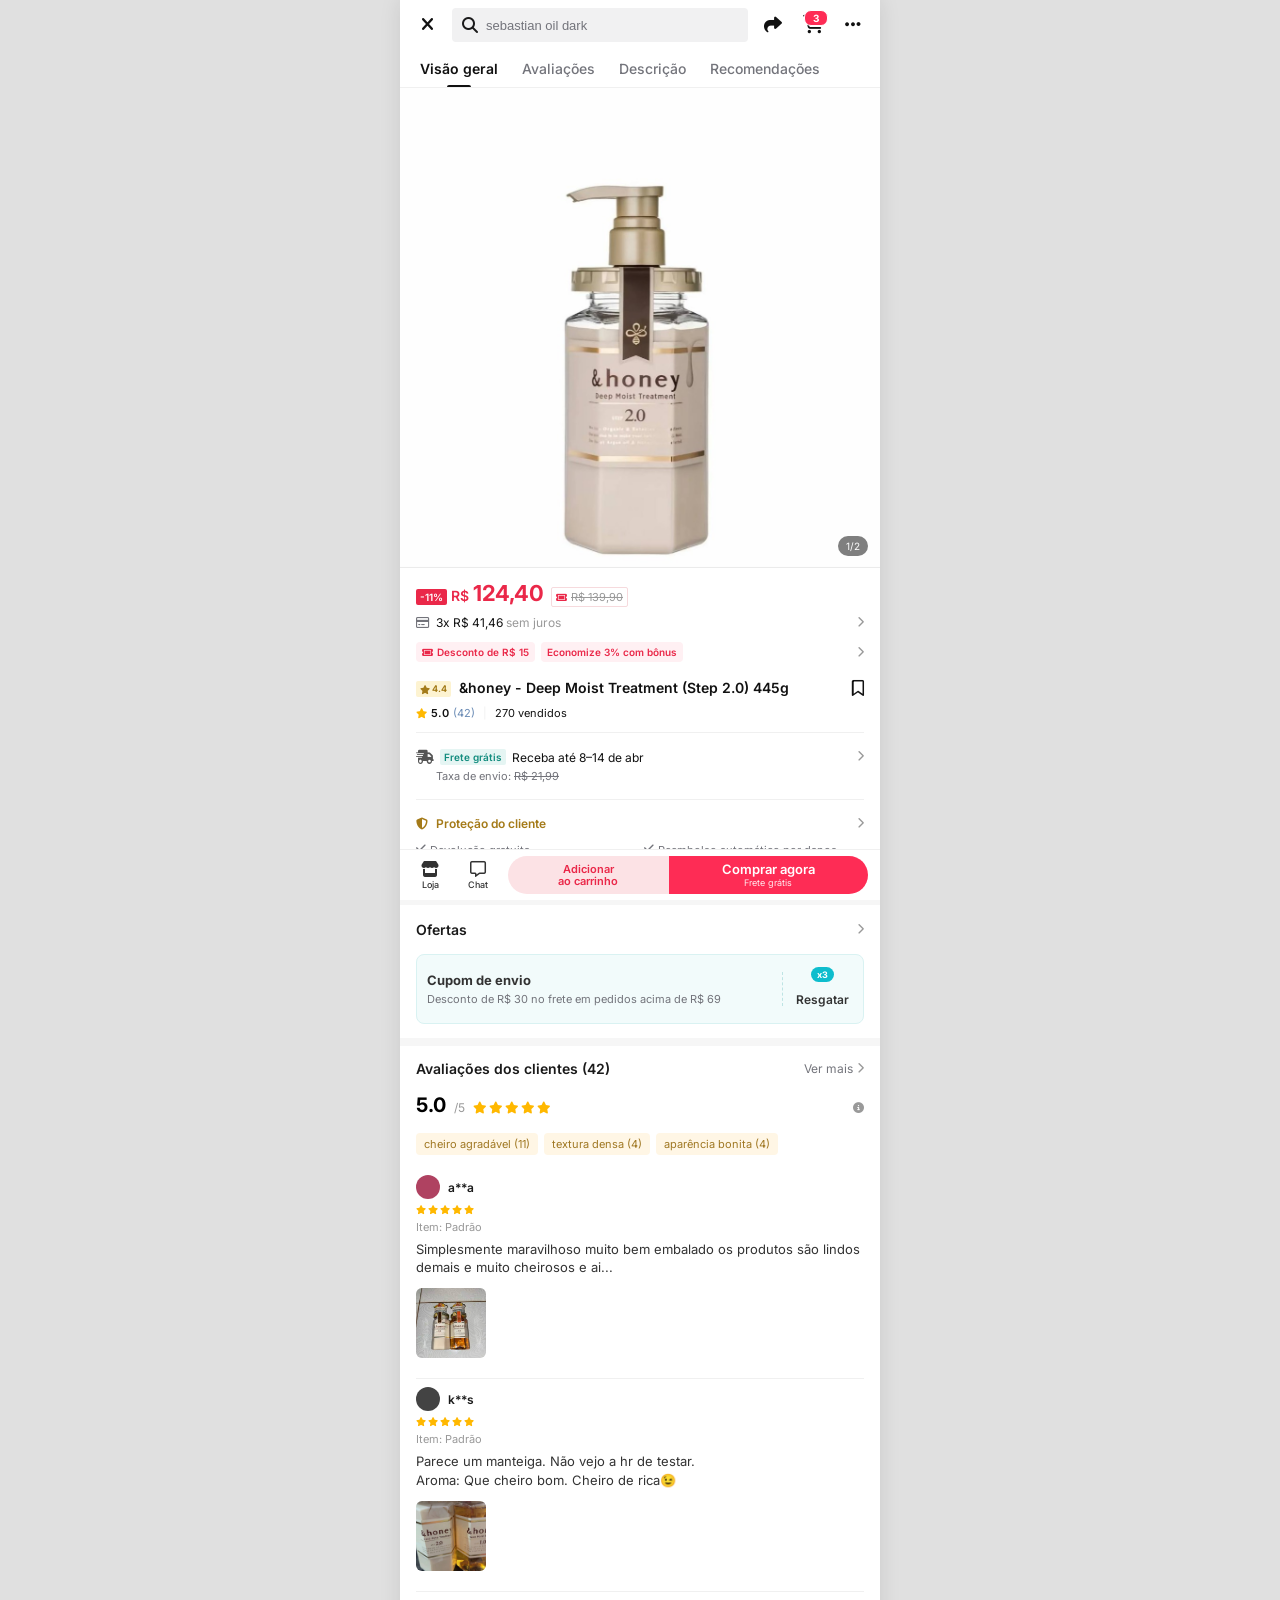
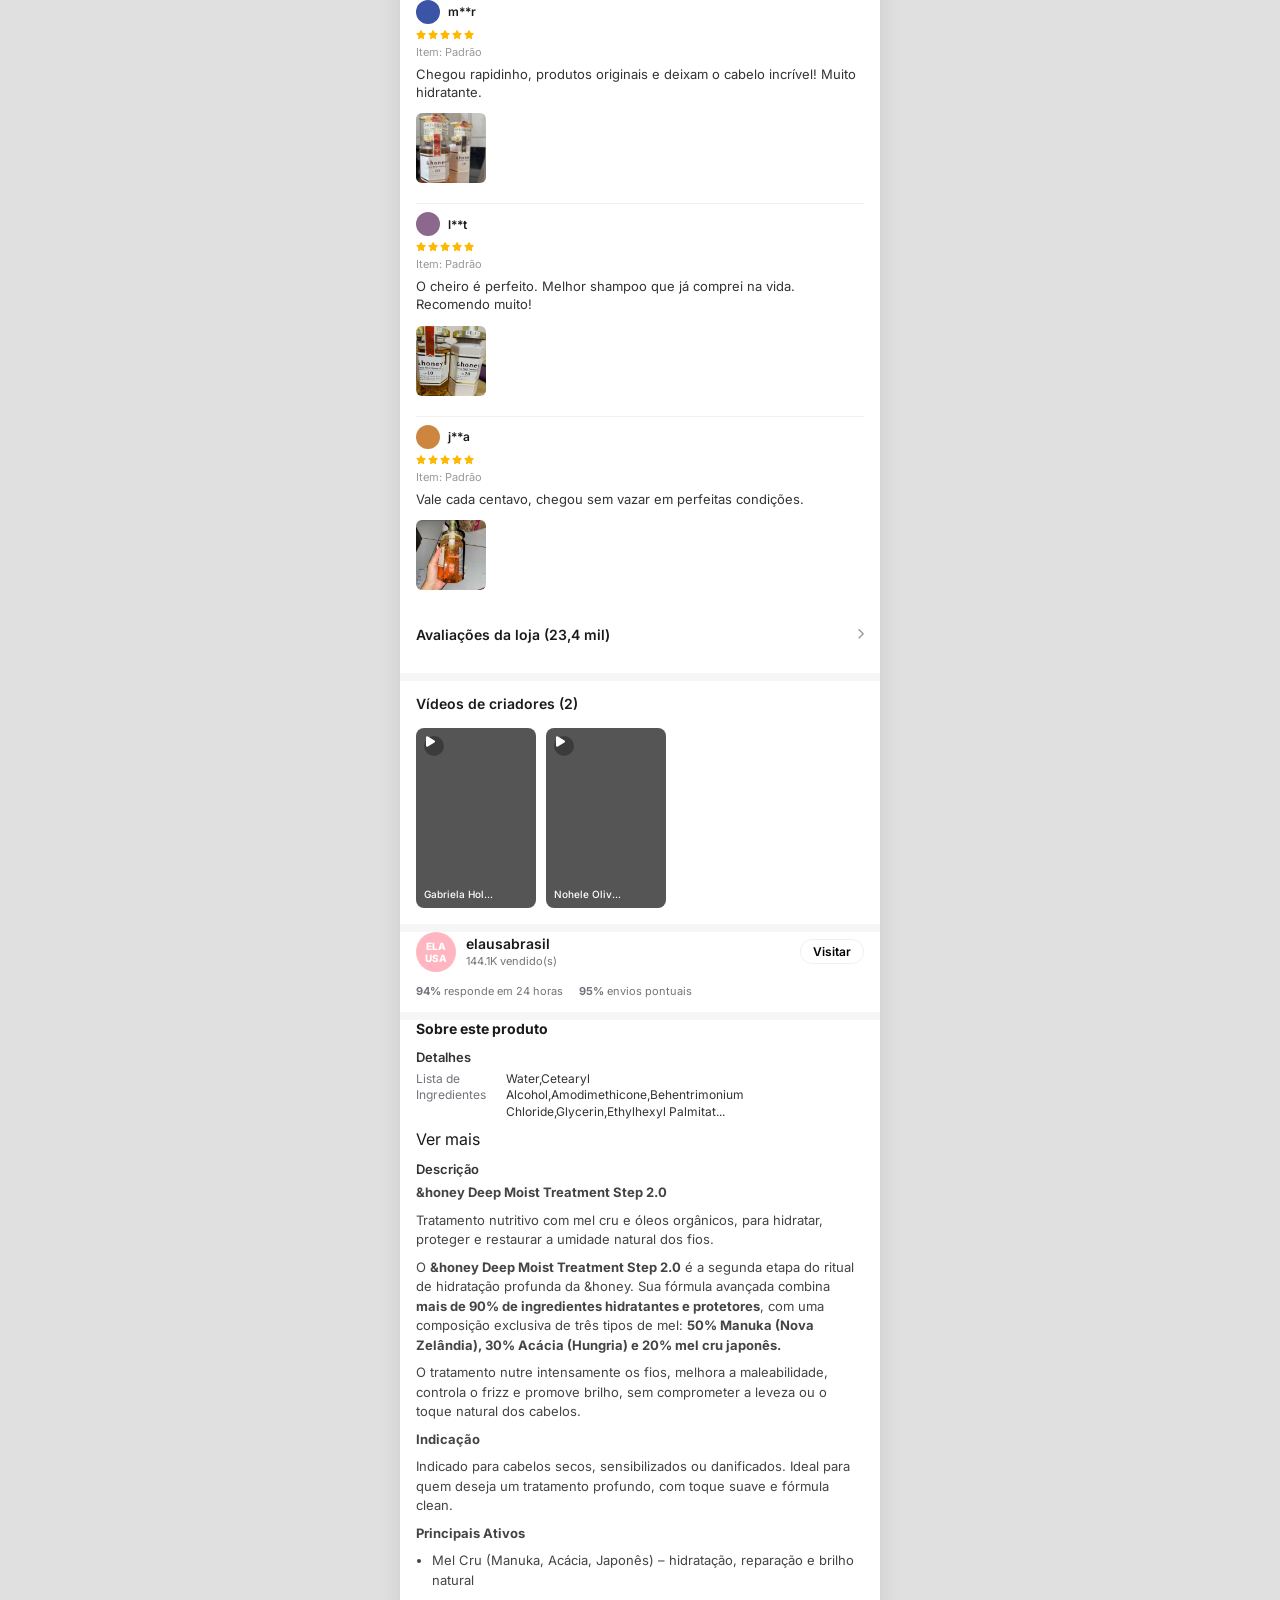
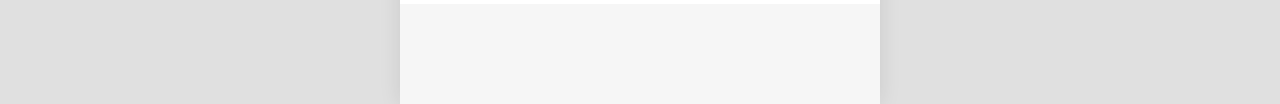
==== index.html @ b760bc16 "feat: &honey store with pix checkout and redesign" ====
<!DOCTYPE html>
<html lang="pt-br">
<head>
    <meta charset="UTF-8">
    <meta name="viewport" content="width=device-width, initial-scale=1.0, maximum-scale=1.0, user-scalable=no, viewport-fit=cover">
    <title>&honey Deep Moist Treatment</title>
    <link rel="stylesheet" href="styles.css">
    <link rel="preconnect" href="https://fonts.googleapis.com">
    <link rel="preconnect" href="https://fonts.gstatic.com" crossorigin>
    <link href="https://fonts.googleapis.com/css2?family=Inter:wght@400;500;600;700;800&display=swap" rel="stylesheet">
    <link rel="stylesheet" href="https://cdnjs.cloudflare.com/ajax/libs/font-awesome/6.4.0/css/all.min.css">
</head>
<body>

    <!-- Header fixo superior -->
    <header class="app-header">
        <div class="top-nav">
            <button class="nav-btn"><i class="fa-solid fa-xmark"></i></button>
            <div class="search-bar">
                <i class="fa-solid fa-magnifying-glass search-icon"></i>
                <input type="text" value="sebastian oil dark" readonly>
            </div>
            <button class="nav-btn"><i class="fa-solid fa-share"></i></button>
            <button class="nav-btn cart-btn">
                <i class="fa-solid fa-cart-shopping"></i>
                <span class="cart-badge">3</span>
            </button>
            <button class="nav-btn"><i class="fa-solid fa-ellipsis"></i></button>
        </div>
        <div class="tabs">
            <span class="tab active" data-target="#visao-geral">Visão geral</span>
            <span class="tab" data-target="#avaliacoes">Avaliações</span>
            <span class="tab" data-target="#descricao">Descrição</span>
            <span class="tab">Recomendações</span>
        </div>
    </header>

    <!-- Área rolável principal -->
    <main class="content-scroll">
        
        <!-- Visão Geral -->
        <section id="visao-geral" class="product-gallery">
            <div class="image-wrapper">
                <img src="assets/product-1.jpg" alt="Kit Treatment 2.0">
                <div class="img-counter">1/2</div>
            </div>
            <div class="image-wrapper">
                <img src="assets/product-2.jpg" alt="Kit &honey Shampoo 1.0 e Treatment 2.0">
                <div class="img-counter">2/2</div>
            </div>
        </section>

        <!-- Informações de Preço -->
        <section class="basic-info-wrapper">
            <div class="price-section">
                <span class="discount-badge">-11%</span>
                <span class="currency">R$</span>
                <span class="current-price">124,40</span>
                <span class="old-price-container">
                    <i class="fa-solid fa-ticket old-price-icon"></i>
                    <span class="old-price">R$ 139,90</span>
                </span>
            </div>
            <div class="installments-row">
                <i class="fa-regular fa-credit-card"></i>
                <span>3x R$ 41,46 <span class="no-interest">sem juros</span></span>
                <i class="fa-solid fa-chevron-right chevron"></i>
            </div>
            
            <div class="promo-tags">
                <span class="promo-tag pink"><i class="fa-solid fa-ticket"></i> Desconto de R$ 15</span>
                <span class="promo-tag light">Economize 3% com bônus</span>
                <i class="fa-solid fa-chevron-right chevron"></i>
            </div>

            <div class="product-title-row">
                <h1 class="product-title">
                    <span class="rating-badge"><i class="fa-solid fa-star"></i> 4.4</span>
                    &honey - Deep Moist Treatment (Step 2.0) 445g
                </h1>
                <button class="bookmark-btn"><i class="fa-regular fa-bookmark"></i></button>
            </div>
            
            <div class="product-ratings-info">
                <i class="fa-solid fa-star star-color"></i>
                <span class="rating-score">5.0</span>
                <span class="reviews-count">(42)</span> <span class="separator">|</span> <span class="sold-count">270 vendidos</span>
            </div>

            <div class="divider"></div>

            <div class="shipping-info">
                <div class="shipping-main">
                    <i class="fa-solid fa-truck-fast"></i>
                    <span class="free-shipping-badge">Frete grátis</span> 
                    <span class="delivery-date">Receba até 8–14 de abr</span>
                </div>
                <div class="shipping-fee">
                    <span>Taxa de envio: <del>R$ 21,99</del></span>
                </div>
                <i class="fa-solid fa-chevron-right chevron arrow-top-right"></i>
            </div>

             <div class="divider"></div>

            <div class="protection-info">
                <div class="protection-header">
                    <i class="fa-solid fa-shield-halved secure-icon"></i> <span class="bold">Proteção do cliente</span>
                    <i class="fa-solid fa-chevron-right chevron"></i>
                </div>
                <div class="protection-grid">
                    <div class="protect-item"><i class="fa-solid fa-check"></i> Devolução gratuita</div>
                    <div class="protect-item"><i class="fa-solid fa-check"></i> Reembolso automático por danos</div>
                    <div class="protect-item"><i class="fa-solid fa-check"></i> Pagamento seguro</div>
                    <div class="protect-item"><i class="fa-solid fa-check"></i> Reembolso automático por atraso</div>
                </div>
            </div>
        </section>

        <div class="section-spacer"></div>

        <!-- Ofertas (Cupons) -->
        <section class="offers-section">
            <div class="section-header">
                <h2>Ofertas</h2>
                <i class="fa-solid fa-chevron-right chevron"></i>
            </div>
            <div class="coupon-card">
                <div class="coupon-left">
                    <div class="coupon-title">Cupom de envio</div>
                    <div class="coupon-desc">Desconto de R$ 30 no frete em pedidos acima de R$ 69</div>
                </div>
                <div class="coupon-right">
                    <div class="coupon-badge">x3</div>
                    <button class="btn-resgatar">Resgatar</button>
                </div>
                <div class="coupon-decor-circle top"></div>
                <div class="coupon-decor-circle bottom"></div>
            </div>
        </section>

        <div class="section-spacer"></div>

        <!-- Avaliações -->
        <section id="avaliacoes" class="reviews-section">
            <div class="section-header">
                <h2>Avaliações dos clientes (42)</h2>
                <span class="view-more">Ver mais <i class="fa-solid fa-chevron-right chevron"></i></span>
            </div>
            
            <div class="rating-overview">
                <span class="big-score">5.0</span><span class="total-score">/5</span>
                <div class="stars-container">
                    <i class="fa-solid fa-star"></i><i class="fa-solid fa-star"></i><i class="fa-solid fa-star"></i><i class="fa-solid fa-star"></i><i class="fa-solid fa-star"></i>
                </div>
                <i class="fa-solid fa-circle-info info-icon"></i>
            </div>

            <div class="review-tags">
                <span class="tag">cheiro agradável (11)</span>
                <span class="tag">textura densa (4)</span>
                <span class="tag">aparência bonita (4)</span>
            </div>

            <!-- Review 1 -->
            <div class="review-item">
                <div class="reviewer-header">
                    <div class="avatar-ph avatar-1"></div>
                    <span class="reviewer-name">a**a</span>
                </div>
                <div class="stars-container small">
                    <i class="fa-solid fa-star"></i><i class="fa-solid fa-star"></i><i class="fa-solid fa-star"></i><i class="fa-solid fa-star"></i><i class="fa-solid fa-star"></i>
                </div>
                <div class="review-item-variant">Item: Padrão</div>
                <div class="review-text">Simplesmente maravilhoso muito bem embalado os produtos são lindos demais e muito cheirosos e ai...</div>
                <div class="review-images">
                    <div class="r-img-ph" style="background-image: url('assets/review-1.jpg'); background-size: cover; background-position: center;"></div>
                </div>
            </div>
            
            <div class="divider slim"></div>

            <!-- Review 2 -->
            <div class="review-item">
                <div class="reviewer-header">
                    <div class="avatar-ph avatar-2"></div>
                    <span class="reviewer-name">k**s</span>
                </div>
                <div class="stars-container small">
                    <i class="fa-solid fa-star"></i><i class="fa-solid fa-star"></i><i class="fa-solid fa-star"></i><i class="fa-solid fa-star"></i><i class="fa-solid fa-star"></i>
                </div>
                <div class="review-item-variant">Item: Padrão</div>
                <div class="review-text">Parece um manteiga. Não vejo a hr de testar.<br>Aroma: Que cheiro bom. Cheiro de rica😉</div>
                <div class="review-images">
                    <div class="r-img-ph" style="background-image: url('assets/review-2.jpg'); background-size: cover; background-position: center;"></div>
                </div>
            </div>

            <div class="divider slim"></div>

            <!-- Review 3 -->
            <div class="review-item">
                <div class="reviewer-header">
                    <div class="avatar-ph" style="background: #3c54a5;"></div>
                    <span class="reviewer-name">m**r</span>
                </div>
                <div class="stars-container small">
                    <i class="fa-solid fa-star"></i><i class="fa-solid fa-star"></i><i class="fa-solid fa-star"></i><i class="fa-solid fa-star"></i><i class="fa-solid fa-star"></i>
                </div>
                <div class="review-item-variant">Item: Padrão</div>
                <div class="review-text">Chegou rapidinho, produtos originais e deixam o cabelo incrível! Muito hidratante.</div>
                <div class="review-images">
                    <div class="r-img-ph" style="background-image: url('assets/review-3.jpg'); background-size: cover; background-position: center;"></div>
                </div>
            </div>

            <div class="divider slim"></div>

            <!-- Review 4 -->
            <div class="review-item">
                <div class="reviewer-header">
                    <div class="avatar-ph" style="background: #8b688c;"></div>
                    <span class="reviewer-name">l**t</span>
                </div>
                <div class="stars-container small">
                    <i class="fa-solid fa-star"></i><i class="fa-solid fa-star"></i><i class="fa-solid fa-star"></i><i class="fa-solid fa-star"></i><i class="fa-solid fa-star"></i>
                </div>
                <div class="review-item-variant">Item: Padrão</div>
                <div class="review-text">O cheiro é perfeito. Melhor shampoo que já comprei na vida. Recomendo muito!</div>
                <div class="review-images">
                    <div class="r-img-ph" style="background-image: url('assets/review-4.jpg'); background-size: cover; background-position: center;"></div>
                </div>
            </div>

            <div class="divider slim"></div>

            <!-- Review 5 -->
            <div class="review-item">
                <div class="reviewer-header">
                    <div class="avatar-ph" style="background: #cd853f;"></div>
                    <span class="reviewer-name">j**a</span>
                </div>
                <div class="stars-container small">
                    <i class="fa-solid fa-star"></i><i class="fa-solid fa-star"></i><i class="fa-solid fa-star"></i><i class="fa-solid fa-star"></i><i class="fa-solid fa-star"></i>
                </div>
                <div class="review-item-variant">Item: Padrão</div>
                <div class="review-text">Vale cada centavo, chegou sem vazar em perfeitas condições.</div>
                <div class="review-images">
                    <div class="r-img-ph" style="background-image: url('assets/review-5.jpg'); background-size: cover; background-position: center;"></div>
                </div>
            </div>

            <div class="section-header bordered-top">
                <h2 style="margin-top: 16px;">Avaliações da loja (23,4 mil)</h2>
                <i class="fa-solid fa-chevron-right chevron" style="margin-top: 16px;"></i>
            </div>
        </section>

        <div class="section-spacer"></div>
        
        <!-- Descrição / Detalhes -->
        <section id="descricao" class="store-section">
            <div class="section-header">
                <h2>Vídeos de criadores (2)</h2>
            </div>
            <div class="videos-row">
                <div class="video-ph v-1">
                    <i class="fa-solid fa-play play-icon"></i>
                    <div class="video-author">Gabriela Hol...</div>
                </div>
                <div class="video-ph v-2">
                    <i class="fa-solid fa-play play-icon"></i>
                    <div class="video-author">Nohele Oliv...</div>
                </div>
            </div>

            <div class="divider fat"></div>

            <div class="store-profile">
                <div class="store-info-left">
                    <div class="store-logo">ELA USA</div>
                    <div class="store-details">
                        <div class="store-name">elausabrasil</div>
                        <div class="store-sales">144.1K vendido(s)</div>
                    </div>
                </div>
                <button class="btn-visit">Visitar</button>
            </div>
            
            <div class="store-stats" style="border-bottom: none; padding-bottom: 0;">
                <span><b>94%</b> responde em 24 horas</span>
                <span><b>95%</b> envios pontuais</span>
            </div>

            <div class="divider fat" style="margin-top: 14px;"></div>

            <div class="product-details-content">
                <h2>Sobre este produto</h2>
                
                <h3 class="subsection-title">Detalhes</h3>
                <div class="specs-grid">
                    <div class="spec-label">Lista de<br>Ingredientes</div>
                    <div class="spec-value">Water,Cetearyl<br>Alcohol,Amodimethicone,Behentrimonium Chloride,Glycerin,Ethylhexyl Palmitat...</div>
                </div>
                <a href="#" class="view-more-link">Ver mais</a>

                <h3 class="subsection-title">Descrição</h3>
                <div class="description-text">
                    <p><strong>&honey Deep Moist Treatment Step 2.0</strong></p>
                    <p>Tratamento nutritivo com mel cru e óleos orgânicos, para hidratar, proteger e restaurar a umidade natural dos fios.</p>
                    <p>O <strong>&honey Deep Moist Treatment Step 2.0</strong> é a segunda etapa do ritual de hidratação profunda da &honey. Sua fórmula avançada combina <strong>mais de 90% de ingredientes hidratantes e protetores</strong>, com uma composição exclusiva de três tipos de mel: <strong>50% Manuka (Nova Zelândia), 30% Acácia (Hungria) e 20% mel cru japonês.</strong></p>
                    <p>O tratamento nutre intensamente os fios, melhora a maleabilidade, controla o frizz e promove brilho, sem comprometer a leveza ou o toque natural dos cabelos.</p>
                    <p><strong>Indicação</strong></p>
                    <p>Indicado para cabelos secos, sensibilizados ou danificados. Ideal para quem deseja um tratamento profundo, com toque suave e fórmula clean.</p>
                    <p><strong>Principais Ativos</strong></p>
                    <ul>
                        <li>Mel Cru (Manuka, Acácia, Japonês) – hidratação, reparação e brilho natural</li>
                    </ul>
                </div>
            </div>
            
        </section>
        
        <div style="height: 100px;"></div> <!-- Bottom spacer -->
    </main>

    <!-- Barra estática inferior -->
    <footer class="bottom-bar">
        <div class="bottom-actions-left">
            <button class="icon-btn">
                <i class="fa-solid fa-store"></i>
                <span>Loja</span>
            </button>
            <button class="icon-btn">
                <i class="fa-regular fa-message"></i>
                <span>Chat</span>
            </button>
        </div>
        <div class="bottom-actions-right">
            <button class="btn-add-cart">Adicionar<br>ao carrinho</button>
            <button class="btn-buy-now" onclick="window.location.href='checkout.html'">
                Comprar agora
                <div class="sub-text">Frete grátis</div>
            </button>
        </div>
    </footer>

    <script src="script.js"></script>
</body>
</html>
---- styles.css ----
/* Reset e Base */
* { margin: 0; padding: 0; box-sizing: border-box; }

html { max-width: 480px; margin: 0 auto; background-color: #e0e0e0; min-height: 100vh; font-family: 'Inter', -apple-system, sans-serif; }
body { background-color: #f6f6f6; max-width: 480px; width: 100%; margin: 0 auto; position: relative; box-shadow: 0 0 20px rgba(0,0,0,0.1); color: #1a1a1a; overflow-x: hidden; }

a { text-decoration: none; color: inherit; }
button { font-family: inherit; cursor: pointer; border: none; outline: none; background: transparent; }

/* Cores Principais */
:root { --brand-pink: #fe2c55; --price-red: #ea2849; --text-primary: #111; --text-secondary: #73747b; --text-light: #999; --bg-white: #ffffff; --divider: #f0f0f0; --gold: #ffb800; }

.chevron { font-size: 11px; color: var(--text-light); }
.divider { height: 1px; background-color: var(--divider); margin: 12px 0; }
.divider.slim { margin: 8px 0; }
.divider.fat { height: 8px; background-color: #f6f6f6; margin: 0 -16px; }
.section-spacer { height: 8px; background-color: #f6f6f6; width: 100%; }
.bold { font-weight: 600; }

section { background-color: var(--bg-white); padding: 14px 16px; width: 100%; }

/* Header Corrigido */
.app-header { position: sticky; top: 0; left: 0; width: 100%; background-color: var(--bg-white); z-index: 100; border-bottom: 1px solid var(--divider); }
.top-nav { display: flex; align-items: center; padding: 8px 12px; gap: 10px; width: 100%; }
.nav-btn { font-size: 18px; color: var(--text-primary); width: 30px; height: 30px; display: flex; align-items: center; justify-content: center; flex-shrink: 0; }
.search-bar { flex: 1; background-color: #f1f1f2; border-radius: 4px; display: flex; align-items: center; padding: 4px 10px; gap: 8px; height: 34px; min-width: 0; }
.search-bar input { border: none; background: transparent; font-size: 13px; color: var(--text-secondary); width: 100%; outline: none; text-overflow: ellipsis; }

.cart-btn { position: relative; }
.cart-badge { position: absolute; top: 0px; right: 0px; background-color: var(--brand-pink); color: white; font-size: 10px; font-weight: bold; min-width: 14px; height: 14px; border-radius: 7px; display: flex; align-items: center; justify-content: center; padding: 0 4px; border: 1px solid white; box-sizing: content-box; }

/* Tabs Navigation */
.tabs { display: flex; padding: 0 8px; overflow-x: auto; white-space: nowrap; -webkit-overflow-scrolling: touch; border-bottom: none; }
.tabs::-webkit-scrollbar { display: none; }
.tab { font-size: 14px; padding: 10px 12px; color: var(--text-secondary); font-weight: 500; position: relative; cursor: pointer; flex-shrink: 0; }
.tab.active { color: var(--text-primary); font-weight: 600; }
.tab.active::after { content: ''; position: absolute; bottom: 0; left: 50%; transform: translateX(-50%); width: 24px; height: 2px; background-color: var(--text-primary); border-radius: 2px 2px 0 0; }

/* Image Gallery Fixes */
.product-gallery { margin-bottom: 0; padding: 0; display: flex; overflow-x: auto; scroll-snap-type: x mandatory; scrollbar-width: none; }
.product-gallery::-webkit-scrollbar { display: none; }
.image-wrapper { width: 100vw; max-width: 480px; flex-shrink: 0; scroll-snap-align: start; aspect-ratio: 1; background-color: #fafafa; display: flex; align-items: center; justify-content: center; position: relative; }
.image-wrapper img { width: 100%; height: 100%; object-fit: cover; }
.img-counter { position: absolute; bottom: 12px; right: 12px; background-color: rgba(0,0,0,0.5); color: white; font-size: 10px; padding: 4px 8px; border-radius: 12px; z-index: 10; }

/* Preço / Detalhes */
.basic-info-wrapper { padding-top: 12px; }
.price-section { display: flex; align-items: baseline; gap: 4px; margin-bottom: 8px; flex-wrap: wrap; }
.discount-badge { background-color: var(--price-red); color: white; font-size: 10px; font-weight: 600; padding: 2px 4px; border-radius: 2px; }
.currency { color: var(--price-red); font-size: 14px; font-weight: 600; }
.current-price { color: var(--price-red); font-size: 22px; font-weight: 700; letter-spacing: -0.5px; }
.old-price-container { display: inline-flex; align-items: center; color: var(--text-light); border-radius: 2px; padding: 2px 4px; margin-left: 4px; border: 1px solid #f6dadd;}
.old-price-container .fa-ticket { color: var(--price-red); font-size: 10px; margin-right: 4px; }
.old-price { font-size: 11px; text-decoration: line-through; }

.installments-row { font-size: 12px; color: var(--text-primary); display: flex; align-items: center; gap: 6px; margin-bottom: 12px; }
.installments-row i.fa-credit-card { color: var(--text-secondary); }
.installments-row .no-interest { color: var(--text-light); }
.installments-row .chevron { margin-left: auto; }

.promo-tags { display: flex; gap: 6px; margin-bottom: 16px; align-items: center; flex-wrap: wrap; }
.promo-tag { font-size: 10px; font-weight: 600; padding: 4px 6px; border-radius: 4px; display: flex; align-items: center; gap: 4px; color: var(--price-red); background-color: #fff0f3; white-space: nowrap; }
.promo-tags .chevron { margin-left: auto; }

.product-title-row { display: flex; align-items: flex-start; gap: 12px; margin-bottom: 8px; }
.product-title { font-size: 14px; font-weight: 600; line-height: 1.4; color: var(--text-primary); flex: 1; margin: 0;}
.rating-badge { background-color: #fdf3d1; color: #a47b19; font-size: 9px; padding: 2px 4px; border-radius: 2px; font-weight: 700; display: inline-flex; align-items: center; gap: 2px; margin-right: 4px; vertical-align: middle; }

.bookmark-btn { font-size: 16px; color: var(--text-primary); flex-shrink: 0; }

.product-ratings-info { display: flex; align-items: center; font-size: 11px; color: var(--text-secondary); gap: 4px; }
.star-color { color: var(--gold); font-size: 10px; }
.rating-score { font-weight: 600; color: var(--text-primary); }
.reviews-count { color: #6a8bb5; }
.separator { margin: 0 4px; color: var(--divider); }
.sold-count { color: var(--text-primary); }

/* Frete */
.shipping-info { position: relative; padding: 4px 0; }
.shipping-main { display: flex; align-items: center; gap: 6px; font-size: 12px; color: var(--text-primary); margin-bottom: 4px; }
.shipping-main i { font-size: 14px; color: #555; }
.free-shipping-badge { background-color: #e5f5f3; color: #128c7e; font-size: 10px; padding: 2px 4px; border-radius: 2px; font-weight: 600; }
.shipping-fee { font-size: 11px; color: var(--text-secondary); padding-left: 20px; }
.arrow-top-right { position: absolute; top: 6px; right: 0; }

/* Proteção */
.protection-info { padding: 4px 0; overflow: hidden; }
.protection-header { display: flex; align-items: center; font-size: 12px; color: #a47a18; margin-bottom: 12px; }
.protection-header .bold { margin-left: 8px; flex: 1; }
.protection-grid { display: grid; grid-template-columns: 1fr 1fr; gap: 8px; font-size: 11px; color: var(--text-secondary); }
.protect-item { display: flex; align-items: flex-start; gap: 4px; }

/* Ofertas */
.offers-section { padding-top: 16px; }
.section-header { display: flex; justify-content: space-between; align-items: center; margin-bottom: 16px; }
.section-header h2 { font-size: 14px; font-weight: 600; }
.view-more { font-size: 12px; color: var(--text-secondary); display: flex; align-items: center; gap: 4px; }

/* Correção overflow horizontal Cupons */
.coupon-card { background-color: #f2fbfb; border: 1px solid #d9f2f2; border-radius: 8px; padding: 12px 10px; display: flex; align-items: center; position: relative; width: 100%; box-sizing: border-box; }
.coupon-left { flex: 1; border-right: 1px dashed #bee4e4; padding-right: 8px; min-width: 0; }
.coupon-title { font-weight: 700; font-size: 13px; margin-bottom: 4px; color: #333; }
.coupon-desc { font-size: 11px; color: var(--text-secondary); line-height: 1.3; }
.coupon-right { width: 70px; text-align: center; display: flex; flex-direction: column; align-items: center; gap: 6px; flex-shrink: 0; padding-left: 8px;}
.coupon-badge { background-color: #0ebdcd; color: white; font-size: 9px; font-weight: bold; padding: 2px 6px; border-radius: 10px; }
.btn-resgatar { background-color: transparent; color: #333; font-size: 12px; font-weight: 600; padding: 4px; }
.coupon-decor-circle { position: absolute; right: 78px; width: 12px; height: 12px; background-color: white; border-radius: 50%; border: 1px solid #d9f2f2; display: none; /* Removed for better scaling */ }

/* Avaliações */
.rating-overview { display: flex; align-items: baseline; margin-bottom: 16px; gap: 8px; }
.big-score { font-size: 20px; font-weight: 700; color: #000; }
.total-score { font-size: 12px; color: var(--text-light); }
.stars-container { color: var(--gold); font-size: 12px; display: flex; gap: 2px; }
.stars-container.small { font-size: 9px; }
.info-icon { font-size: 11px; color: var(--text-light); margin-left: auto;}

.review-tags { display: flex; flex-wrap: wrap; gap: 6px; margin-bottom: 20px; }
.review-tags .tag { background-color: #fff6e5; color: #a07823; font-size: 11px; padding: 4px 8px; border-radius: 4px; }

.review-item { margin-bottom: 16px; }
.reviewer-header { display: flex; align-items: center; gap: 8px; margin-bottom: 6px; }
.avatar-ph { width: 24px; height: 24px; border-radius: 50%; background-color: #ddd; }
.avatar-1 { background: #af4261; }
.avatar-2 { background: #434343; }
.reviewer-name { font-size: 12px; font-weight: 600; }
.review-item-variant { font-size: 11px; color: var(--text-light); margin: 6px 0; }
.review-text { font-size: 13px; line-height: 1.4; color: #333; margin-bottom: 12px; }

.review-images { display: flex; gap: 8px; overflow-x: auto; padding-bottom: 4px; -webkit-overflow-scrolling: touch; }
.review-images::-webkit-scrollbar { display: none; }
.r-img-ph { width: 70px; height: 70px; border-radius: 6px; background-color: #eee; flex-shrink: 0; position: relative; }
.r-1 { background-color: #d1bfae; }
.r-4 { background-color: #ddd; }
.r-img-overlay { position: absolute; top:0; left:0; right:0; bottom:0; background: rgba(0,0,0,0.4); color: white; font-size: 14px; display: flex; align-items: center; justify-content: center; border-radius: 6px; }

/* Bottom Fix Correção de Botões Exprimidor */
.bottom-bar { position: fixed; bottom: 0; left: 0; width: 100%; background-color: var(--bg-white); display: flex; align-items: center; border-top: 1px solid var(--divider); padding: 6px 12px; padding-bottom: calc(6px + env(safe-area-inset-bottom)); z-index: 100; box-sizing: border-box; }
@media (min-width: 481px) { .bottom-bar { left: 50%; transform: translateX(-50%); max-width: 480px; } }

.bottom-actions-left { display: flex; gap: 12px; padding-right: 12px; flex-shrink: 0;}
.icon-btn { display: flex; flex-direction: column; align-items: center; justify-content: center; gap: 2px; color: #333; width: 36px; }
.icon-btn i { font-size: 16px; }
.icon-btn span { font-size: 9px; font-weight: 500; }

.bottom-actions-right { flex: 1; display: flex; height: 38px; overflow: hidden; border-radius: 19px; }
.btn-add-cart { flex: 1.2; background-color: #fce2e5; color: var(--price-red); font-size: 11px; font-weight: 600; line-height: 1.1; padding: 4px; }
.btn-buy-now { flex: 1.5; background-color: var(--brand-pink); color: white; font-size: 13px; font-weight: 600; display: flex; flex-direction: column; align-items: center; justify-content: center; line-height: 1.1; padding: 4px; }
.btn-buy-now .sub-text { font-size: 9px; font-weight: 400; opacity: 0.9; margin-top: 1px; }

/* Vídeos e Loja */
.videos-row { display: flex; gap: 10px; overflow-x: auto; margin-bottom: 16px; scrollbar-width: none; }
.video-ph { width: 120px; height: 180px; border-radius: 8px; flex-shrink: 0; position: relative; background: #555; }
.play-icon { position: absolute; top: 8px; left: 8px; color: white; font-size: 12px; background: rgba(0,0,0,0.3); width: 20px; height: 20px; border-radius: 50%; display: flex; align-items: center; justify-content: center; padding-left: 2px; }
.video-author { position: absolute; bottom: 8px; left: 8px; color: white; font-size: 10px; font-weight: 500; }

.store-profile { display: flex; align-items: center; justify-content: space-between; margin-bottom: 12px; }
.store-info-left { display: flex; align-items: center; gap: 10px; }
.store-logo { width: 40px; height: 40px; border-radius: 50%; background-color: #ffb6c1; color: white; display: flex; align-items: center; justify-content: center; font-weight: 800; font-size: 10px; text-align: center; }
.store-name { font-weight: 600; font-size: 14px; margin-bottom: 2px; }
.store-sales { font-size: 11px; color: var(--text-secondary); }
.btn-visit { border: 1px solid var(--divider); padding: 4px 12px; border-radius: 12px; font-size: 12px; font-weight: 600; }
.store-stats { display: flex; gap: 16px; font-size: 11px; color: var(--text-secondary); padding-bottom: 12px; border-bottom: 1px solid var(--divider); }
.other-products { display: flex; gap: 10px; overflow-x: auto; padding-bottom: 8px; }
.other-product { width: 90px; flex-shrink: 0; }
.o-img-ph { width: 90px; height: 90px; background-color: #f5f5f5; border-radius: 4px; margin-bottom: 6px; }

/* Descrição final */
.product-details-content h2 { font-size: 14px; margin-bottom: 12px; }
.subsection-title { font-size: 13px; font-weight: 600; margin: 12px 0 6px; color: #333; }
.specs-grid { display: flex; font-size: 12px; line-height: 1.4; margin-bottom: 8px; }
.spec-label { width: 90px; color: var(--text-secondary); }
.spec-value { flex: 1; color: #333; }
.description-text { font-size: 13px; line-height: 1.5; color: #444; }
.description-text p { margin-bottom: 8px; }
.description-text ul { padding-left: 16px; }
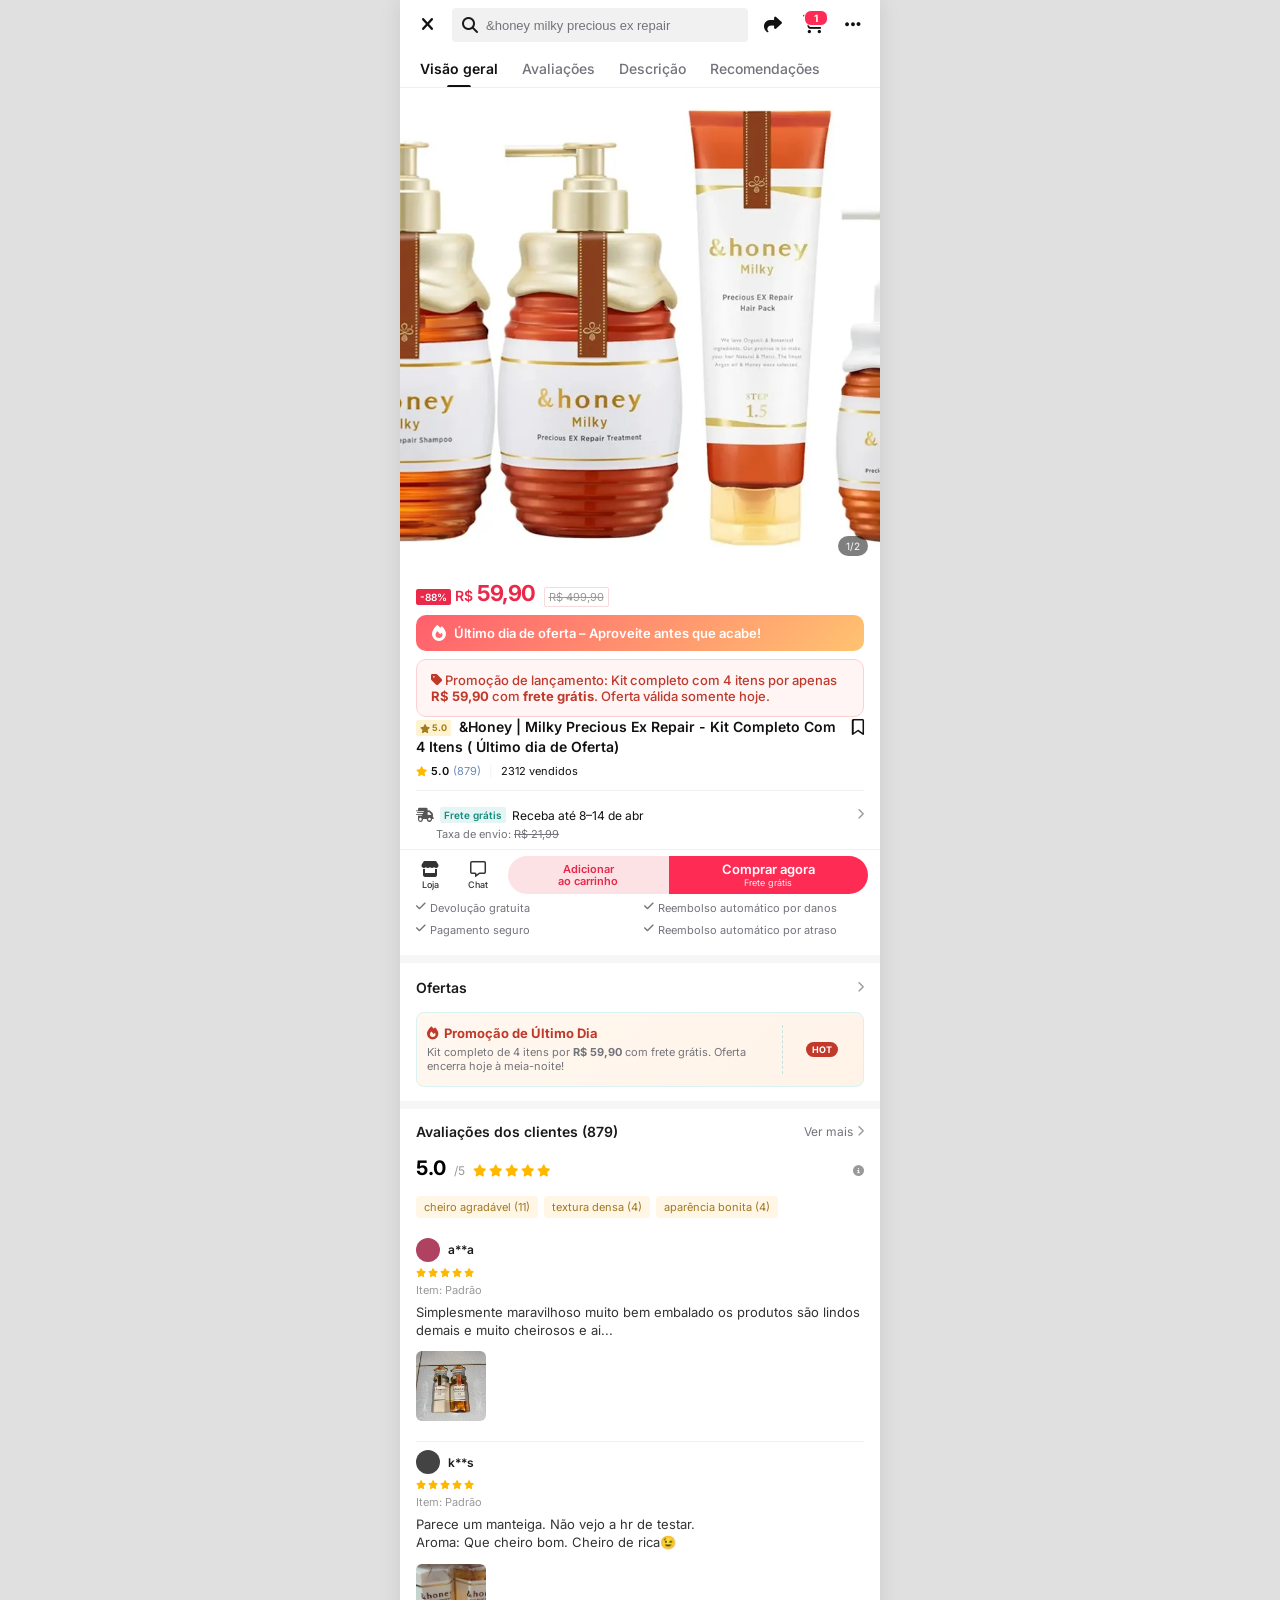
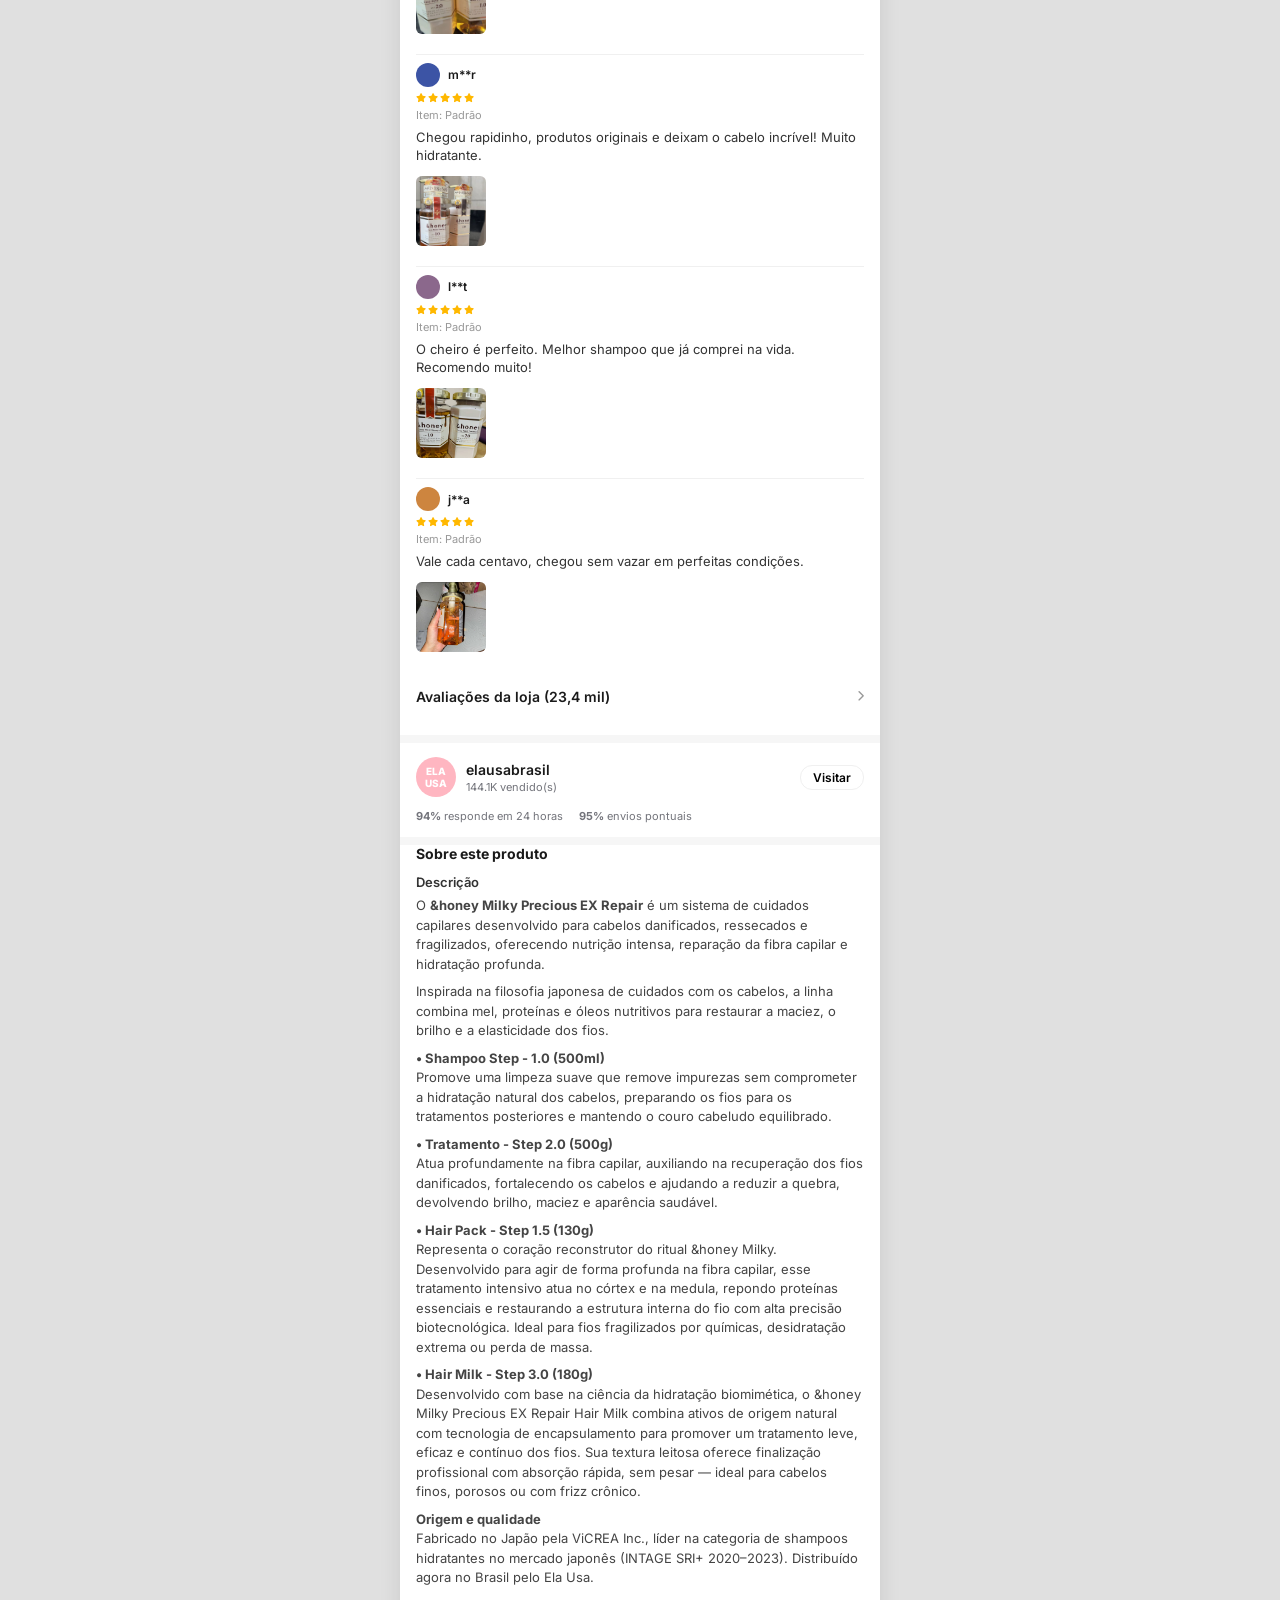
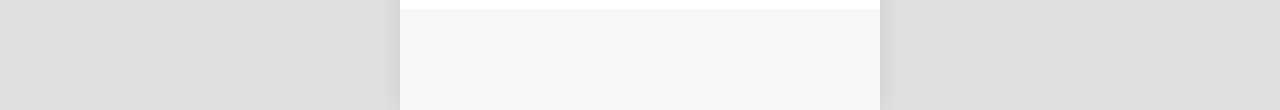
==== commit 42439b8b: "feat: major update - WebP, lightbox reviews, new price R.90, new title/description, offers redesign" ====
--- a/index.html
+++ b/index.html
@@ -3,14 +3,74 @@
 <head>
     <meta charset="UTF-8">
     <meta name="viewport" content="width=device-width, initial-scale=1.0, maximum-scale=1.0, user-scalable=no, viewport-fit=cover">
-    <title>&honey Deep Moist Treatment</title>
+    <title>&Honey | Milky Precious Ex Repair - Kit Completo Com 4 Itens</title>
     <link rel="stylesheet" href="styles.css">
     <link rel="preconnect" href="https://fonts.googleapis.com">
     <link rel="preconnect" href="https://fonts.gstatic.com" crossorigin>
     <link href="https://fonts.googleapis.com/css2?family=Inter:wght@400;500;600;700;800&display=swap" rel="stylesheet">
     <link rel="stylesheet" href="https://cdnjs.cloudflare.com/ajax/libs/font-awesome/6.4.0/css/all.min.css">
+
+    <style>
+        /* Lightbox Review */
+        #lightbox-overlay {
+            display: none;
+            position: fixed;
+            inset: 0;
+            background: rgba(0,0,0,0.92);
+            z-index: 9999;
+            align-items: center;
+            justify-content: center;
+            flex-direction: column;
+        }
+        #lightbox-overlay.active { display: flex; }
+        #lightbox-overlay img {
+            max-width: 92vw;
+            max-height: 80vh;
+            object-fit: contain;
+            border-radius: 8px;
+        }
+        #lightbox-close {
+            position: absolute;
+            top: 16px;
+            right: 20px;
+            color: white;
+            font-size: 28px;
+            cursor: pointer;
+            z-index: 10000;
+        }
+        .r-img-ph { cursor: pointer; }
+        .last-day-banner {
+            display: flex;
+            align-items: center;
+            gap: 8px;
+            background: linear-gradient(135deg, #ff5f6d, #ffc371);
+            color: white;
+            padding: 10px 16px;
+            border-radius: 10px;
+            font-size: 13px;
+            font-weight: 600;
+            margin-top: 4px;
+        }
+        .last-day-banner i { font-size: 16px; }
+        .promo-info-box {
+            background: #fff5f5;
+            border: 1px solid #ffd0d0;
+            border-radius: 10px;
+            padding: 12px 14px;
+            font-size: 13px;
+            color: #c0392b;
+            font-weight: 500;
+            margin-top: 8px;
+        }
+    </style>
 </head>
 <body>
+
+    <!-- Lightbox para reviews -->
+    <div id="lightbox-overlay" onclick="closeLightbox()">
+        <i class="fa-solid fa-xmark" id="lightbox-close"></i>
+        <img id="lightbox-img" src="" alt="Review">
+    </div>
 
     <!-- Header fixo superior -->
     <header class="app-header">
@@ -18,12 +78,12 @@
             <button class="nav-btn"><i class="fa-solid fa-xmark"></i></button>
             <div class="search-bar">
                 <i class="fa-solid fa-magnifying-glass search-icon"></i>
-                <input type="text" value="sebastian oil dark" readonly>
+                <input type="text" value="&honey milky precious ex repair" readonly>
             </div>
             <button class="nav-btn"><i class="fa-solid fa-share"></i></button>
             <button class="nav-btn cart-btn">
                 <i class="fa-solid fa-cart-shopping"></i>
-                <span class="cart-badge">3</span>
+                <span class="cart-badge">1</span>
             </button>
             <button class="nav-btn"><i class="fa-solid fa-ellipsis"></i></button>
         </div>
@@ -41,11 +101,11 @@
         <!-- Visão Geral -->
         <section id="visao-geral" class="product-gallery">
             <div class="image-wrapper">
-                <img src="assets/product-1.jpg" alt="Kit Treatment 2.0">
+                <img src="assets/product-1.webp" alt="&honey Milky Precious Ex Repair Kit">
                 <div class="img-counter">1/2</div>
             </div>
             <div class="image-wrapper">
-                <img src="assets/product-2.jpg" alt="Kit &honey Shampoo 1.0 e Treatment 2.0">
+                <img src="assets/product-2.webp" alt="&honey Milky Precious Ex Repair - Kit Completo">
                 <div class="img-counter">2/2</div>
             </div>
         </section>
@@ -53,30 +113,27 @@
         <!-- Informações de Preço -->
         <section class="basic-info-wrapper">
             <div class="price-section">
-                <span class="discount-badge">-11%</span>
+                <span class="discount-badge">-88%</span>
                 <span class="currency">R$</span>
-                <span class="current-price">124,40</span>
+                <span class="current-price">59,90</span>
                 <span class="old-price-container">
-                    <i class="fa-solid fa-ticket old-price-icon"></i>
-                    <span class="old-price">R$ 139,90</span>
+                    <span class="old-price">R$ 499,90</span>
                 </span>
             </div>
-            <div class="installments-row">
-                <i class="fa-regular fa-credit-card"></i>
-                <span>3x R$ 41,46 <span class="no-interest">sem juros</span></span>
-                <i class="fa-solid fa-chevron-right chevron"></i>
-            </div>
-            
-            <div class="promo-tags">
-                <span class="promo-tag pink"><i class="fa-solid fa-ticket"></i> Desconto de R$ 15</span>
-                <span class="promo-tag light">Economize 3% com bônus</span>
-                <i class="fa-solid fa-chevron-right chevron"></i>
+
+            <div class="last-day-banner">
+                <i class="fa-solid fa-fire"></i>
+                Último dia de oferta – Aproveite antes que acabe!
+            </div>
+
+            <div class="promo-info-box">
+                <i class="fa-solid fa-tag"></i> Promoção de lançamento: Kit completo com 4 itens por apenas <strong>R$ 59,90</strong> com <strong>frete grátis</strong>. Oferta válida somente hoje.
             </div>
 
             <div class="product-title-row">
                 <h1 class="product-title">
-                    <span class="rating-badge"><i class="fa-solid fa-star"></i> 4.4</span>
-                    &honey - Deep Moist Treatment (Step 2.0) 445g
+                    <span class="rating-badge"><i class="fa-solid fa-star"></i> 5.0</span>
+                    &Honey | Milky Precious Ex Repair - Kit Completo Com 4 Itens ( Último dia de Oferta)
                 </h1>
                 <button class="bookmark-btn"><i class="fa-regular fa-bookmark"></i></button>
             </div>
@@ -84,7 +141,7 @@
             <div class="product-ratings-info">
                 <i class="fa-solid fa-star star-color"></i>
                 <span class="rating-score">5.0</span>
-                <span class="reviews-count">(42)</span> <span class="separator">|</span> <span class="sold-count">270 vendidos</span>
+                <span class="reviews-count">(879)</span> <span class="separator">|</span> <span class="sold-count">2312 vendidos</span>
             </div>
 
             <div class="divider"></div>
@@ -119,20 +176,19 @@
 
         <div class="section-spacer"></div>
 
-        <!-- Ofertas (Cupons) -->
+        <!-- Ofertas -->
         <section class="offers-section">
             <div class="section-header">
                 <h2>Ofertas</h2>
                 <i class="fa-solid fa-chevron-right chevron"></i>
             </div>
-            <div class="coupon-card">
+            <div class="coupon-card" style="background: linear-gradient(135deg, #fff8f0, #fff3e8);">
                 <div class="coupon-left">
-                    <div class="coupon-title">Cupom de envio</div>
-                    <div class="coupon-desc">Desconto de R$ 30 no frete em pedidos acima de R$ 69</div>
+                    <div class="coupon-title" style="color: #c0392b;"><i class="fa-solid fa-fire" style="margin-right:6px;"></i>Promoção de Último Dia</div>
+                    <div class="coupon-desc">Kit completo de 4 itens por <strong>R$ 59,90</strong> com frete grátis. Oferta encerra hoje à meia-noite!</div>
                 </div>
                 <div class="coupon-right">
-                    <div class="coupon-badge">x3</div>
-                    <button class="btn-resgatar">Resgatar</button>
+                    <div class="coupon-badge" style="background: #c0392b;">HOT</div>
                 </div>
                 <div class="coupon-decor-circle top"></div>
                 <div class="coupon-decor-circle bottom"></div>
@@ -144,7 +200,7 @@
         <!-- Avaliações -->
         <section id="avaliacoes" class="reviews-section">
             <div class="section-header">
-                <h2>Avaliações dos clientes (42)</h2>
+                <h2>Avaliações dos clientes (879)</h2>
                 <span class="view-more">Ver mais <i class="fa-solid fa-chevron-right chevron"></i></span>
             </div>
             
@@ -174,7 +230,7 @@
                 <div class="review-item-variant">Item: Padrão</div>
                 <div class="review-text">Simplesmente maravilhoso muito bem embalado os produtos são lindos demais e muito cheirosos e ai...</div>
                 <div class="review-images">
-                    <div class="r-img-ph" style="background-image: url('assets/review-1.jpg'); background-size: cover; background-position: center;"></div>
+                    <div class="r-img-ph" onclick="openLightbox('assets/review-1.jpg')" style="background-image: url('assets/review-1.jpg'); background-size: cover; background-position: center;"></div>
                 </div>
             </div>
             
@@ -192,7 +248,7 @@
                 <div class="review-item-variant">Item: Padrão</div>
                 <div class="review-text">Parece um manteiga. Não vejo a hr de testar.<br>Aroma: Que cheiro bom. Cheiro de rica😉</div>
                 <div class="review-images">
-                    <div class="r-img-ph" style="background-image: url('assets/review-2.jpg'); background-size: cover; background-position: center;"></div>
+                    <div class="r-img-ph" onclick="openLightbox('assets/review-2.jpg')" style="background-image: url('assets/review-2.jpg'); background-size: cover; background-position: center;"></div>
                 </div>
             </div>
 
@@ -210,7 +266,7 @@
                 <div class="review-item-variant">Item: Padrão</div>
                 <div class="review-text">Chegou rapidinho, produtos originais e deixam o cabelo incrível! Muito hidratante.</div>
                 <div class="review-images">
-                    <div class="r-img-ph" style="background-image: url('assets/review-3.jpg'); background-size: cover; background-position: center;"></div>
+                    <div class="r-img-ph" onclick="openLightbox('assets/review-3.jpg')" style="background-image: url('assets/review-3.jpg'); background-size: cover; background-position: center;"></div>
                 </div>
             </div>
 
@@ -228,7 +284,7 @@
                 <div class="review-item-variant">Item: Padrão</div>
                 <div class="review-text">O cheiro é perfeito. Melhor shampoo que já comprei na vida. Recomendo muito!</div>
                 <div class="review-images">
-                    <div class="r-img-ph" style="background-image: url('assets/review-4.jpg'); background-size: cover; background-position: center;"></div>
+                    <div class="r-img-ph" onclick="openLightbox('assets/review-4.jpg')" style="background-image: url('assets/review-4.jpg'); background-size: cover; background-position: center;"></div>
                 </div>
             </div>
 
@@ -246,7 +302,7 @@
                 <div class="review-item-variant">Item: Padrão</div>
                 <div class="review-text">Vale cada centavo, chegou sem vazar em perfeitas condições.</div>
                 <div class="review-images">
-                    <div class="r-img-ph" style="background-image: url('assets/review-5.jpg'); background-size: cover; background-position: center;"></div>
+                    <div class="r-img-ph" onclick="openLightbox('assets/review-5.jpg')" style="background-image: url('assets/review-5.jpg'); background-size: cover; background-position: center;"></div>
                 </div>
             </div>
 
@@ -260,21 +316,6 @@
         
         <!-- Descrição / Detalhes -->
         <section id="descricao" class="store-section">
-            <div class="section-header">
-                <h2>Vídeos de criadores (2)</h2>
-            </div>
-            <div class="videos-row">
-                <div class="video-ph v-1">
-                    <i class="fa-solid fa-play play-icon"></i>
-                    <div class="video-author">Gabriela Hol...</div>
-                </div>
-                <div class="video-ph v-2">
-                    <i class="fa-solid fa-play play-icon"></i>
-                    <div class="video-author">Nohele Oliv...</div>
-                </div>
-            </div>
-
-            <div class="divider fat"></div>
 
             <div class="store-profile">
                 <div class="store-info-left">
@@ -297,25 +338,25 @@
             <div class="product-details-content">
                 <h2>Sobre este produto</h2>
                 
-                <h3 class="subsection-title">Detalhes</h3>
-                <div class="specs-grid">
-                    <div class="spec-label">Lista de<br>Ingredientes</div>
-                    <div class="spec-value">Water,Cetearyl<br>Alcohol,Amodimethicone,Behentrimonium Chloride,Glycerin,Ethylhexyl Palmitat...</div>
-                </div>
-                <a href="#" class="view-more-link">Ver mais</a>
-
                 <h3 class="subsection-title">Descrição</h3>
                 <div class="description-text">
-                    <p><strong>&honey Deep Moist Treatment Step 2.0</strong></p>
-                    <p>Tratamento nutritivo com mel cru e óleos orgânicos, para hidratar, proteger e restaurar a umidade natural dos fios.</p>
-                    <p>O <strong>&honey Deep Moist Treatment Step 2.0</strong> é a segunda etapa do ritual de hidratação profunda da &honey. Sua fórmula avançada combina <strong>mais de 90% de ingredientes hidratantes e protetores</strong>, com uma composição exclusiva de três tipos de mel: <strong>50% Manuka (Nova Zelândia), 30% Acácia (Hungria) e 20% mel cru japonês.</strong></p>
-                    <p>O tratamento nutre intensamente os fios, melhora a maleabilidade, controla o frizz e promove brilho, sem comprometer a leveza ou o toque natural dos cabelos.</p>
-                    <p><strong>Indicação</strong></p>
-                    <p>Indicado para cabelos secos, sensibilizados ou danificados. Ideal para quem deseja um tratamento profundo, com toque suave e fórmula clean.</p>
-                    <p><strong>Principais Ativos</strong></p>
-                    <ul>
-                        <li>Mel Cru (Manuka, Acácia, Japonês) – hidratação, reparação e brilho natural</li>
-                    </ul>
+                    <p>O <strong>&honey Milky Precious EX Repair</strong> é um sistema de cuidados capilares desenvolvido para cabelos danificados, ressecados e fragilizados, oferecendo nutrição intensa, reparação da fibra capilar e hidratação profunda.</p>
+                    <p>Inspirada na filosofia japonesa de cuidados com os cabelos, a linha combina mel, proteínas e óleos nutritivos para restaurar a maciez, o brilho e a elasticidade dos fios.</p>
+
+                    <p><strong>• Shampoo Step - 1.0 (500ml)</strong><br>
+                    Promove uma limpeza suave que remove impurezas sem comprometer a hidratação natural dos cabelos, preparando os fios para os tratamentos posteriores e mantendo o couro cabeludo equilibrado.</p>
+
+                    <p><strong>• Tratamento - Step 2.0 (500g)</strong><br>
+                    Atua profundamente na fibra capilar, auxiliando na recuperação dos fios danificados, fortalecendo os cabelos e ajudando a reduzir a quebra, devolvendo brilho, maciez e aparência saudável.</p>
+
+                    <p><strong>• Hair Pack - Step 1.5 (130g)</strong><br>
+                    Representa o coração reconstrutor do ritual &honey Milky. Desenvolvido para agir de forma profunda na fibra capilar, esse tratamento intensivo atua no córtex e na medula, repondo proteínas essenciais e restaurando a estrutura interna do fio com alta precisão biotecnológica. Ideal para fios fragilizados por químicas, desidratação extrema ou perda de massa.</p>
+
+                    <p><strong>• Hair Milk - Step 3.0 (180g)</strong><br>
+                    Desenvolvido com base na ciência da hidratação biomimética, o &honey Milky Precious EX Repair Hair Milk combina ativos de origem natural com tecnologia de encapsulamento para promover um tratamento leve, eficaz e contínuo dos fios. Sua textura leitosa oferece finalização profissional com absorção rápida, sem pesar — ideal para cabelos finos, porosos ou com frizz crônico.</p>
+
+                    <p><strong>Origem e qualidade</strong><br>
+                    Fabricado no Japão pela ViCREA Inc., líder na categoria de shampoos hidratantes no mercado japonês (INTAGE SRI+ 2020–2023). Distribuído agora no Brasil pelo Ela Usa.</p>
                 </div>
             </div>
             
@@ -327,7 +368,7 @@
     <!-- Barra estática inferior -->
     <footer class="bottom-bar">
         <div class="bottom-actions-left">
-            <button class="icon-btn">
+            <button class="icon-btn" onclick="window.location.href='checkout.html'">
                 <i class="fa-solid fa-store"></i>
                 <span>Loja</span>
             </button>
@@ -337,7 +378,7 @@
             </button>
         </div>
         <div class="bottom-actions-right">
-            <button class="btn-add-cart">Adicionar<br>ao carrinho</button>
+            <button class="btn-add-cart" onclick="window.location.href='checkout.html'">Adicionar<br>ao carrinho</button>
             <button class="btn-buy-now" onclick="window.location.href='checkout.html'">
                 Comprar agora
                 <div class="sub-text">Frete grátis</div>
@@ -345,6 +386,21 @@
         </div>
     </footer>
 
+    <!-- Lightbox Script -->
+    <script>
+        function openLightbox(src) {
+            document.getElementById('lightbox-img').src = src;
+            document.getElementById('lightbox-overlay').classList.add('active');
+            document.body.style.overflow = 'hidden';
+        }
+        function closeLightbox() {
+            document.getElementById('lightbox-overlay').classList.remove('active');
+            document.body.style.overflow = '';
+        }
+        document.addEventListener('keydown', function(e) {
+            if (e.key === 'Escape') closeLightbox();
+        });
+    </script>
     <script src="script.js"></script>
 </body>
 </html>
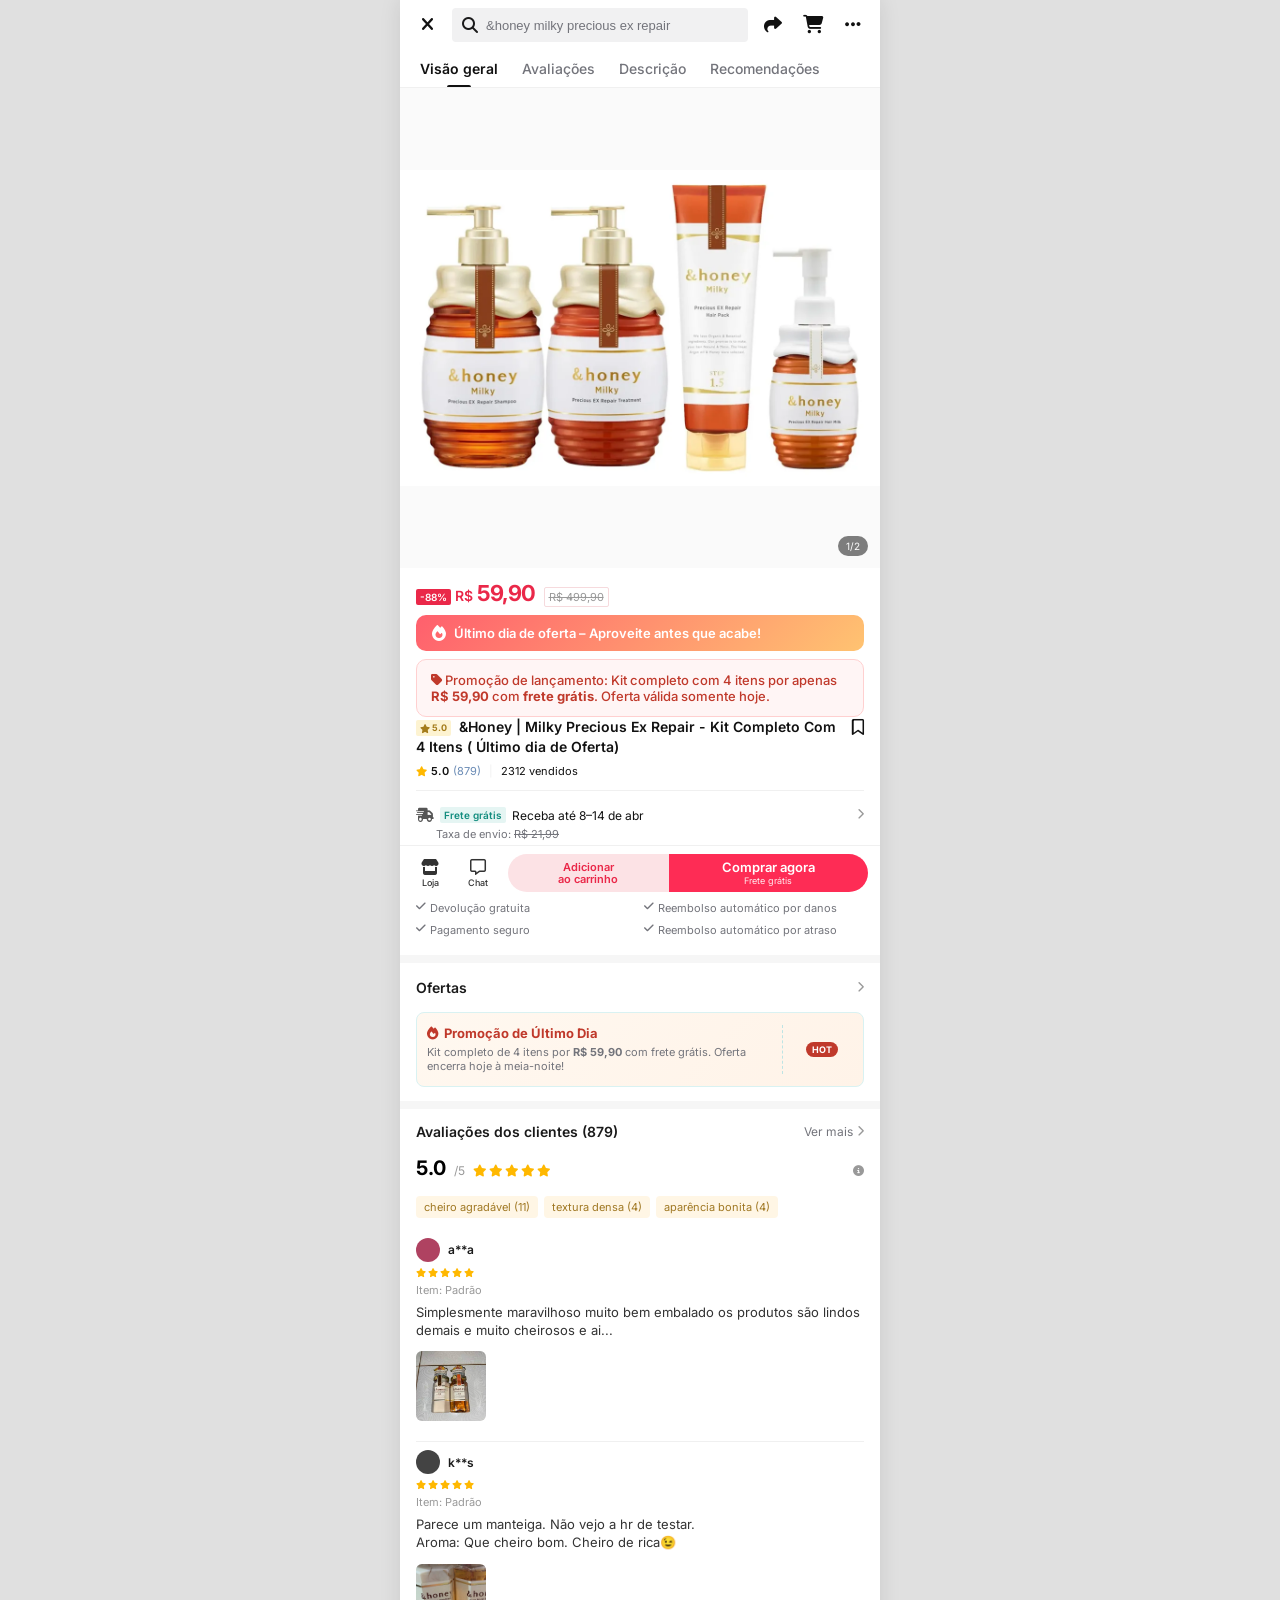
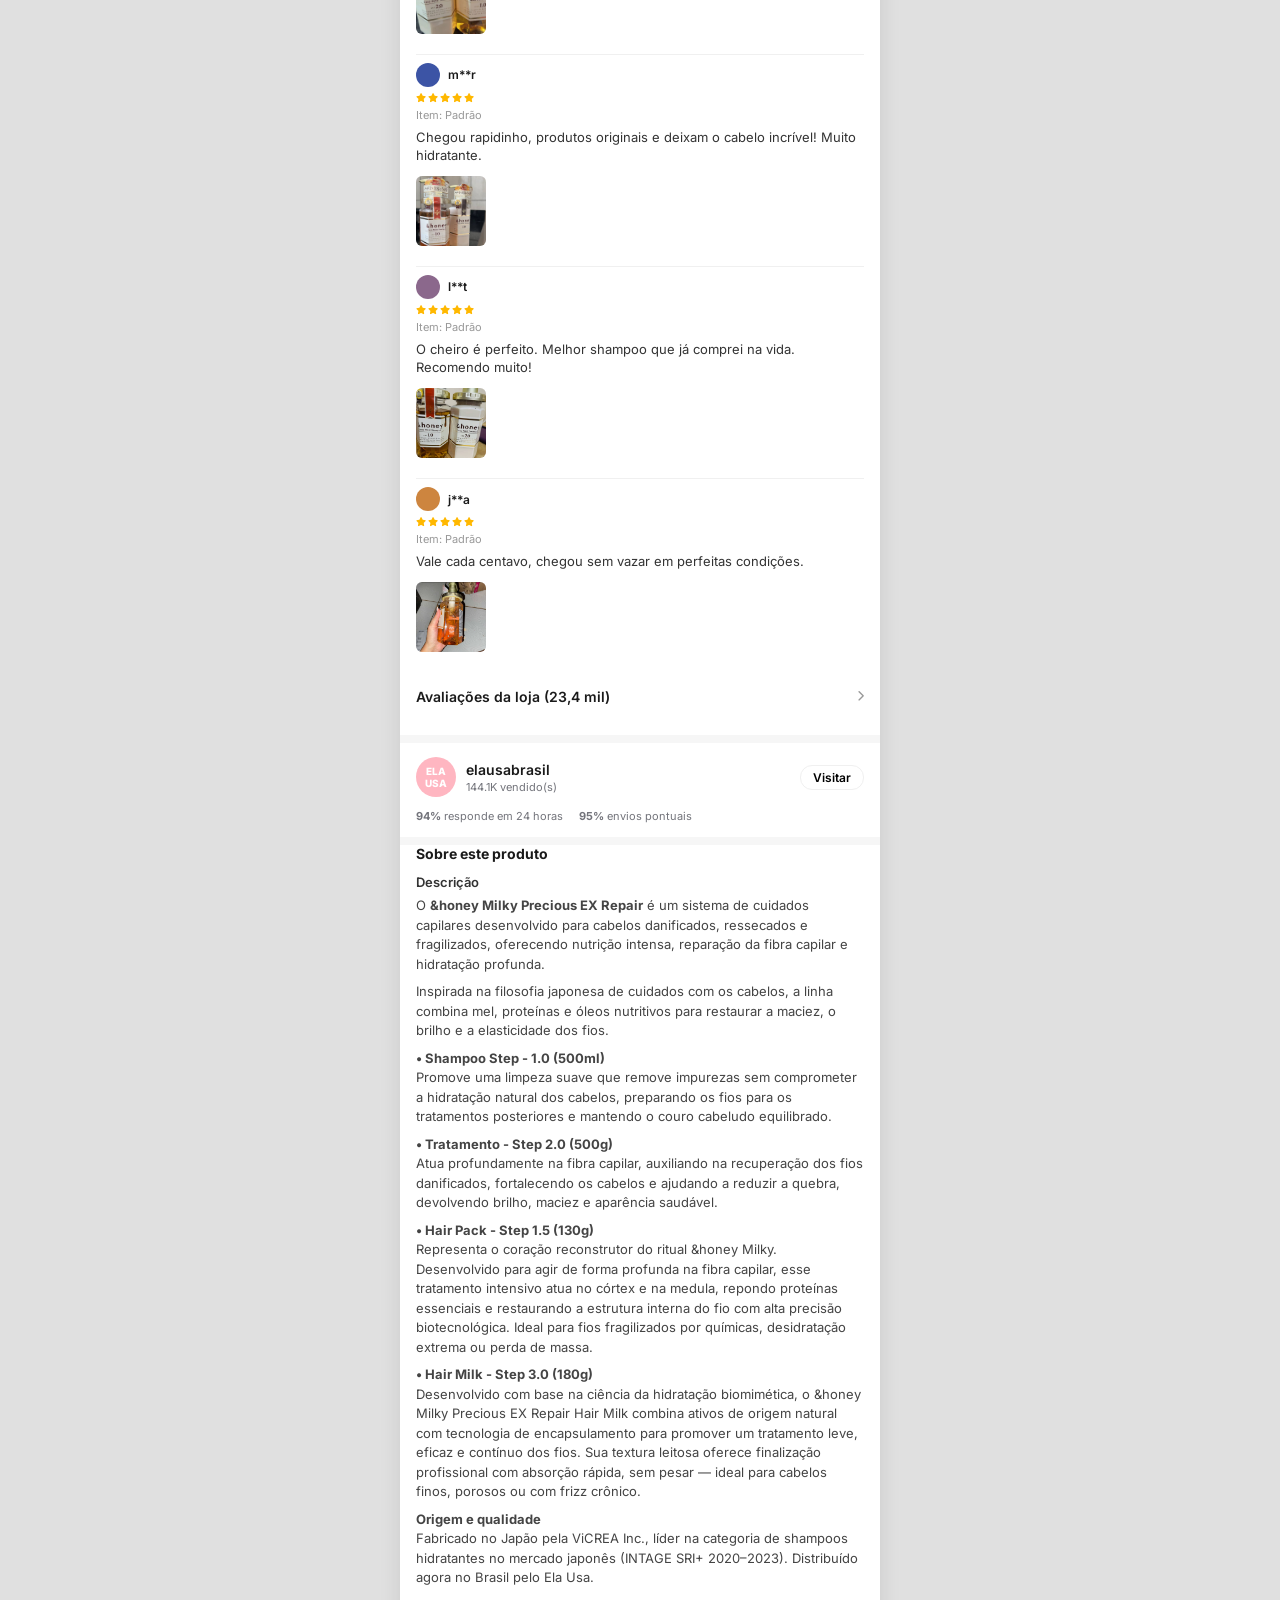
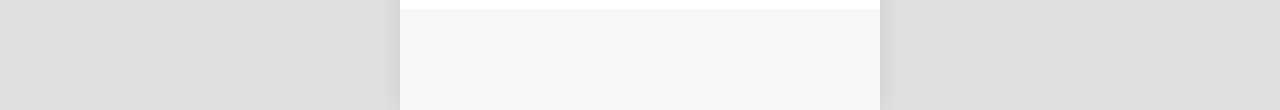
==== commit e7a9a0c6: "fix: remove cart badge, fix bottom bar buttons not showing on mobile" ====
--- a/index.html
+++ b/index.html
@@ -83,7 +83,6 @@
             <button class="nav-btn"><i class="fa-solid fa-share"></i></button>
             <button class="nav-btn cart-btn">
                 <i class="fa-solid fa-cart-shopping"></i>
-                <span class="cart-badge">1</span>
             </button>
             <button class="nav-btn"><i class="fa-solid fa-ellipsis"></i></button>
         </div>
--- a/styles.css
+++ b/styles.css
@@ -40,7 +40,7 @@
 .product-gallery { margin-bottom: 0; padding: 0; display: flex; overflow-x: auto; scroll-snap-type: x mandatory; scrollbar-width: none; }
 .product-gallery::-webkit-scrollbar { display: none; }
 .image-wrapper { width: 100vw; max-width: 480px; flex-shrink: 0; scroll-snap-align: start; aspect-ratio: 1; background-color: #fafafa; display: flex; align-items: center; justify-content: center; position: relative; }
-.image-wrapper img { width: 100%; height: 100%; object-fit: cover; }
+.image-wrapper img { width: 100%; height: 100%; object-fit: contain; }
 .img-counter { position: absolute; bottom: 12px; right: 12px; background-color: rgba(0,0,0,0.5); color: white; font-size: 10px; padding: 4px 8px; border-radius: 12px; z-index: 10; }
 
 /* Preço / Detalhes */
@@ -133,9 +133,8 @@
 .r-4 { background-color: #ddd; }
 .r-img-overlay { position: absolute; top:0; left:0; right:0; bottom:0; background: rgba(0,0,0,0.4); color: white; font-size: 14px; display: flex; align-items: center; justify-content: center; border-radius: 6px; }
 
-/* Bottom Fix Correção de Botões Exprimidor */
-.bottom-bar { position: fixed; bottom: 0; left: 0; width: 100%; background-color: var(--bg-white); display: flex; align-items: center; border-top: 1px solid var(--divider); padding: 6px 12px; padding-bottom: calc(6px + env(safe-area-inset-bottom)); z-index: 100; box-sizing: border-box; }
-@media (min-width: 481px) { .bottom-bar { left: 50%; transform: translateX(-50%); max-width: 480px; } }
+/* Bottom Fix Correção de Botões */
+.bottom-bar { position: fixed; bottom: 0; left: 0; right: 0; max-width: 480px; margin: 0 auto; background-color: var(--bg-white); display: flex; align-items: center; border-top: 1px solid var(--divider); padding: 8px 12px; padding-bottom: calc(8px + env(safe-area-inset-bottom)); z-index: 200; box-sizing: border-box; }
 
 .bottom-actions-left { display: flex; gap: 12px; padding-right: 12px; flex-shrink: 0;}
 .icon-btn { display: flex; flex-direction: column; align-items: center; justify-content: center; gap: 2px; color: #333; width: 36px; }
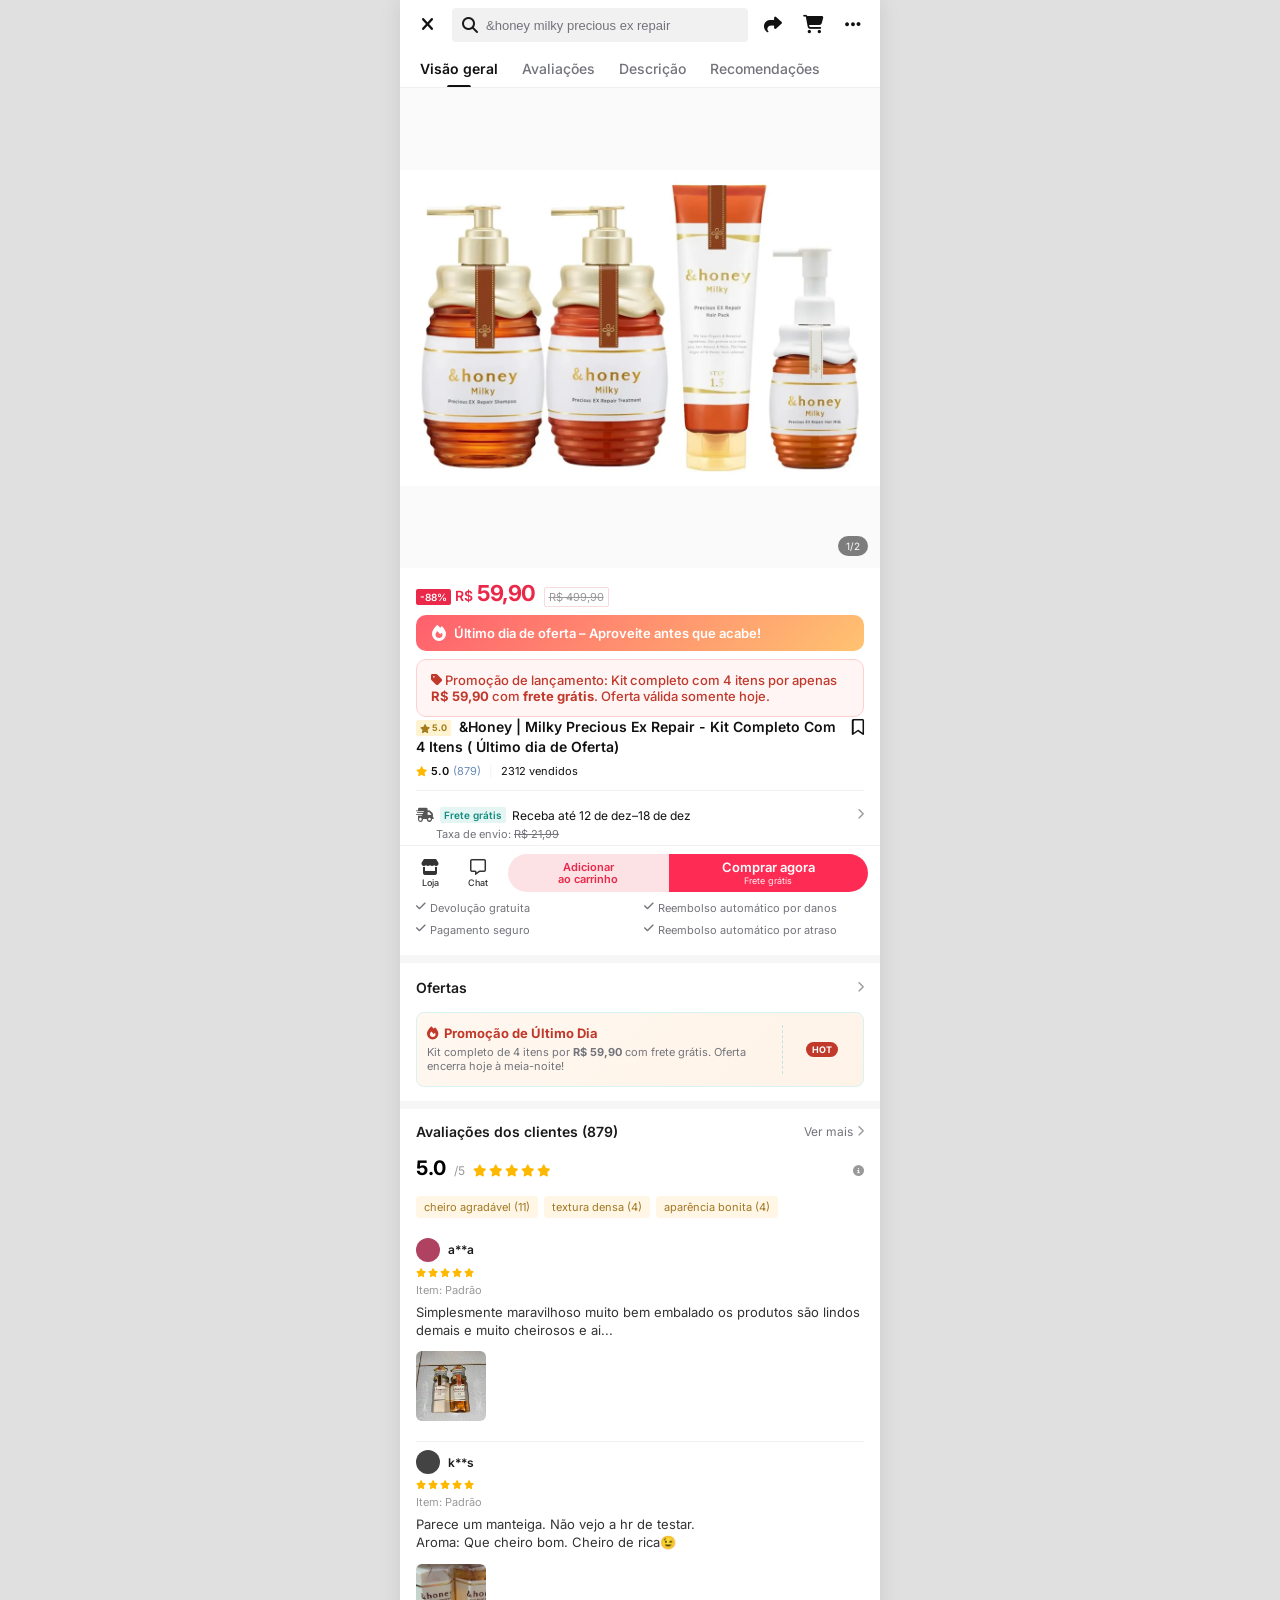
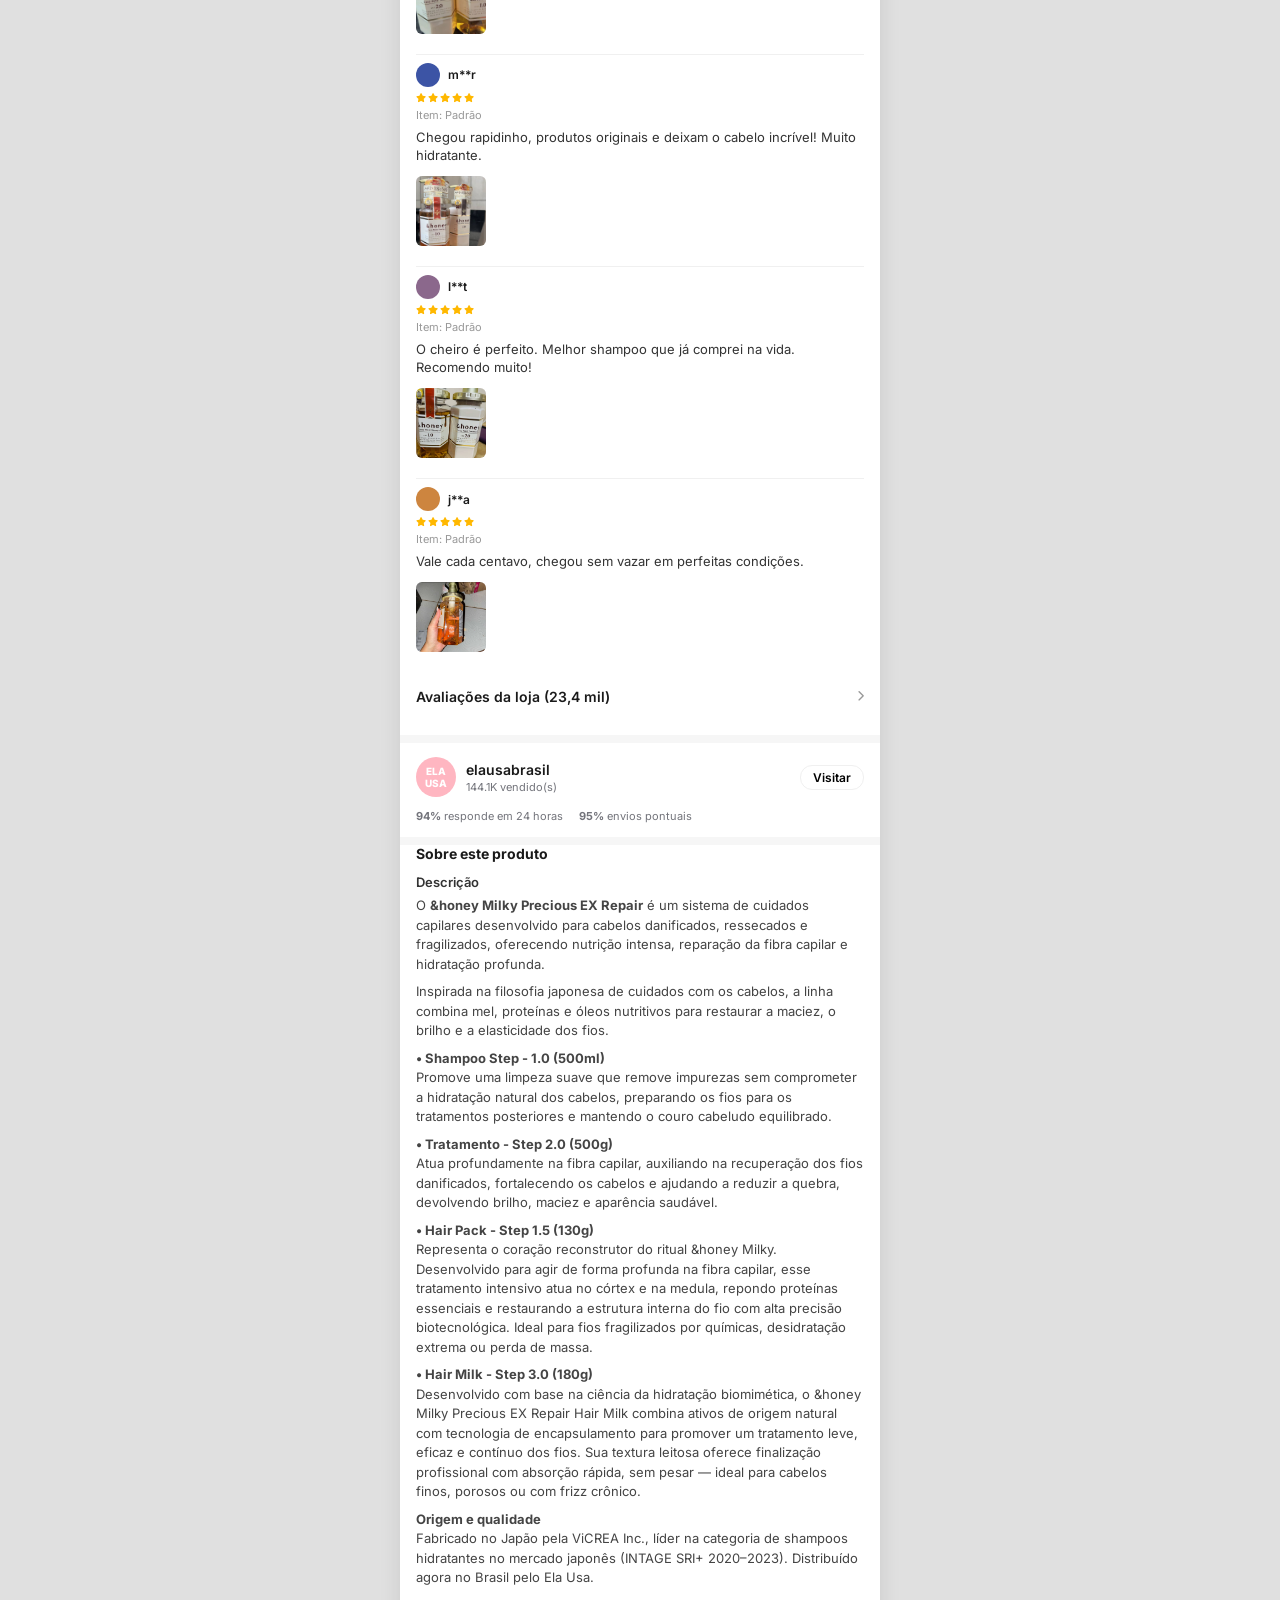
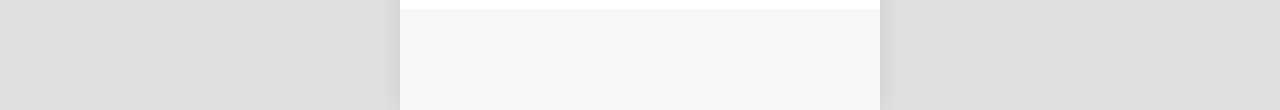
==== commit dbdc3cea: "feat: TikTok Pixel all pages, dynamic dates, functional timers, Purchase only on pix" ====
--- a/index.html
+++ b/index.html
@@ -9,6 +9,16 @@
     <link rel="preconnect" href="https://fonts.gstatic.com" crossorigin>
     <link href="https://fonts.googleapis.com/css2?family=Inter:wght@400;500;600;700;800&display=swap" rel="stylesheet">
     <link rel="stylesheet" href="https://cdnjs.cloudflare.com/ajax/libs/font-awesome/6.4.0/css/all.min.css">
+
+    <!-- TikTok Pixel Code -->
+    <script>
+    !function (w, d, t) {
+      w.TiktokAnalyticsObject=t;var ttq=w[t]=w[t]||[];ttq.methods=["page","track","identify","instances","debug","on","off","once","ready","alias","group","enableCookie","disableCookie"],ttq.setAndDefer=function(t,e){t[e]=function(){t.push([e].concat(Array.prototype.slice.call(arguments,0)))}};for(var i=0;i<ttq.methods.length;i++)ttq.setAndDefer(ttq,ttq.methods[i]);ttq.instance=function(t){for(var e=ttq._i[t]||[],n=0;n<ttq.methods.length;n++)ttq.setAndDefer(e,ttq.methods[n]);return e},ttq.load=function(e,n){var r="https://analytics.tiktok.com/i18n/pixel/events.js";ttq._i=ttq._i||{},ttq._i[e]=[],ttq._i[e]._u=r,ttq._t=ttq._t||{},ttq._t[e]=+new Date,ttq._o=ttq._o||{},ttq._o[e]=n||{};var o=document.createElement("script");o.type="text/javascript",o.async=!0,o.src=r+"?sdkid="+e+"&lib="+t;var a=document.getElementsByTagName("script")[0];a.parentNode.insertBefore(o,a)};
+      ttq.load('D470E4RC77U2P8MCJJR0');
+      ttq.page();
+    }(window, document, 'ttq');
+    </script>
+    <!-- End TikTok Pixel Code -->
 
     <style>
         /* Lightbox Review */
@@ -149,7 +159,7 @@
                 <div class="shipping-main">
                     <i class="fa-solid fa-truck-fast"></i>
                     <span class="free-shipping-badge">Frete grátis</span> 
-                    <span class="delivery-date">Receba até 8–14 de abr</span>
+                    <span class="delivery-date" id="delivery-date">Receba até ...</span>
                 </div>
                 <div class="shipping-fee">
                     <span>Taxa de envio: <del>R$ 21,99</del></span>
@@ -399,6 +409,16 @@
         document.addEventListener('keydown', function(e) {
             if (e.key === 'Escape') closeLightbox();
         });
+
+        // Datas de entrega dinâmicas
+        function formatDeliveryDate(daysFromNow) {
+            const d = new Date();
+            d.setDate(d.getDate() + daysFromNow);
+            const months = ['jan','fev','mar','abr','mai','jun','jul','ago','set','out','nov','dez'];
+            return d.getDate() + ' de ' + months[d.getMonth()];
+        }
+        const delivEl = document.getElementById('delivery-date');
+        if (delivEl) delivEl.innerText = 'Receba até ' + formatDeliveryDate(6) + '–' + formatDeliveryDate(12);
     </script>
     <script src="script.js"></script>
 </body>
